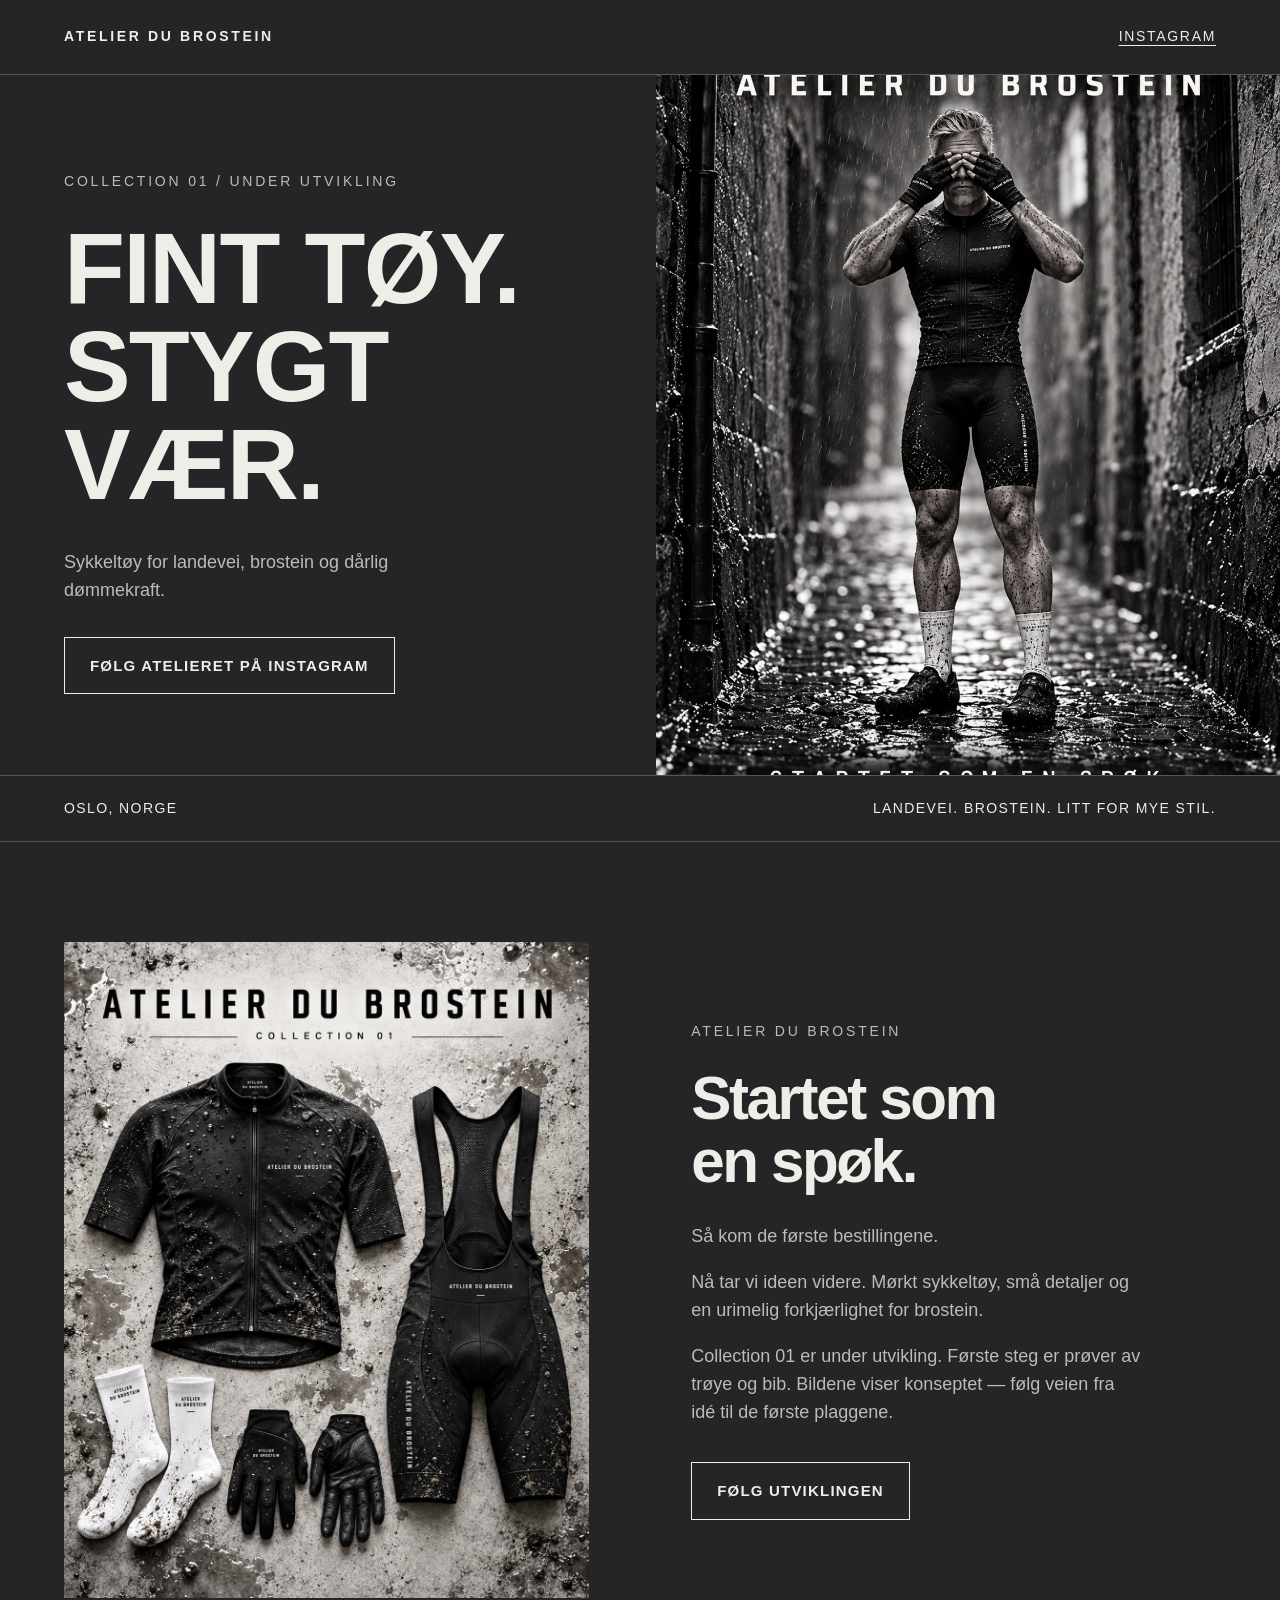
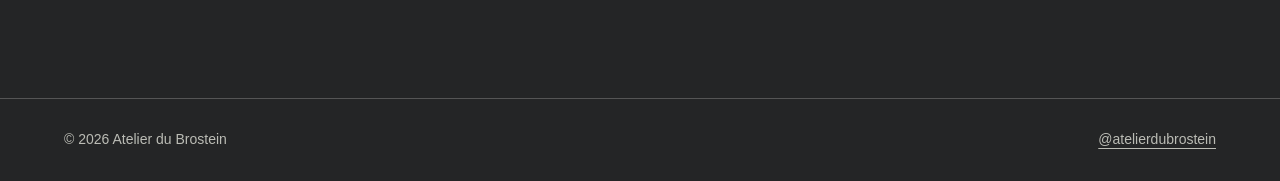
==== index.html @ b5bd1ab9 "First files My first webpage and gitignore" ====
<!doctype html>
<html lang="nb">
<head>
<meta charset="utf-8"><meta name="viewport" content="width=device-width,initial-scale=1">
<title>Atelier du Brostein — Fint tøy. Stygt vær.</title>
<meta name="description" content="Atelier du Brostein. Sykkeltøy for landevei, brostein og dårlig dømmekraft. Følg utviklingen av Collection 01.">
<meta name="theme-color" content="#242526"><link rel="canonical" href="https://atelierdubrostein.no/">
<link rel="icon" href="images/adb-logo.jpg">
<style>
:root{color-scheme:dark;--ink:#242526;--chalk:#eeede7;--muted:#bbbcb5}*{box-sizing:border-box}html{scroll-behavior:smooth}body{margin:0;background:var(--ink);color:var(--chalk);font-family:Arial,Helvetica,sans-serif;font-size:18px;line-height:1.55}a{color:inherit;text-underline-offset:.3em}a:focus-visible{outline:3px solid var(--chalk);outline-offset:6px}header{padding:26px 5vw;display:flex;align-items:center;justify-content:space-between;border-bottom:1px solid #555;gap:24px}.brand{font-size:14px;font-weight:800;letter-spacing:.19em;text-decoration:none}.social{font-size:14px;text-transform:uppercase;letter-spacing:.12em}.hero{min-height:700px;display:grid;grid-template-columns:1.05fr 1fr;max-width:1800px;margin:auto}.intro{padding:90px 6vw 75px 5vw;display:flex;flex-direction:column;justify-content:center}.eyebrow{font-size:14px;letter-spacing:.2em;text-transform:uppercase;margin:0 0 28px;color:var(--muted)}h1{font-family:Impact,'Arial Narrow',Arial,sans-serif;font-size:clamp(64px,7.8vw,132px);line-height:.98;text-transform:uppercase;font-weight:900;letter-spacing:-.018em;margin:0 0 35px}h1 span{display:block}.lead{max-width:420px;margin:0 0 32px;color:var(--muted)}.button{display:inline-flex;align-items:center;justify-content:center;padding:16px 25px;border:1px solid var(--chalk);text-decoration:none;font-size:15px;font-weight:700;letter-spacing:.08em;text-transform:uppercase;align-self:flex-start;transition:background .2s,color .2s}.button:hover{background:var(--chalk);color:var(--ink)}.hero-photo{position:relative;overflow:hidden;min-height:640px}.hero-photo img{height:100%;width:100%;position:absolute;object-fit:cover;object-position:50% 45%}.caption{margin:0;padding:22px 5vw;border-top:1px solid #555;border-bottom:1px solid #555;display:flex;justify-content:space-between;gap:20px;font-size:14px;letter-spacing:.1em;text-transform:uppercase}.collection{max-width:1350px;margin:auto;padding:100px 5vw;display:grid;grid-template-columns:1fr 1fr;gap:8vw;align-items:center}.collection img{width:100%;height:auto;display:block}h2{font-size:clamp(38px,4.7vw,68px);line-height:1.05;letter-spacing:-.04em;margin:0 0 30px}.story p{color:var(--muted);max-width:450px}.story .eyebrow{margin-bottom:24px}.story .button{margin-top:18px}footer{padding:30px 5vw;border-top:1px solid #555;display:flex;justify-content:space-between;gap:20px;font-size:14px;color:var(--muted)}@media(max-width:760px){header{padding:22px 6vw}.brand{font-size:12px;letter-spacing:.1em;max-width:190px}.social{font-size:12px}.hero{display:flex;flex-direction:column;min-height:0}.intro{padding:60px 6vw 55px}h1{font-size:clamp(62px,16vw,112px)}.hero-photo{min-height:0;aspect-ratio:4/5}.hero-photo img{object-fit:cover}.collection{padding:65px 6vw;grid-template-columns:1fr;gap:42px}.caption{padding:20px 6vw;flex-wrap:wrap;font-size:12px;gap:8px}.caption span{display:block}footer{padding:26px 6vw;flex-wrap:wrap}.lead{font-size:17px}}@media(prefers-reduced-motion:reduce){html{scroll-behavior:auto}*{transition:none!important}}
</style></head>
<body>
<header><a class="brand" href="#top" aria-label="Atelier du Brostein, til toppen">ATELIER DU BROSTEIN</a><a class="social" href="https://www.instagram.com/atelierdubrostein/">Instagram</a></header>
<main id="top"><section class="hero" aria-labelledby="headline"><div class="intro"><p class="eyebrow">Collection 01 / Under utvikling</p><h1 id="headline"><span>Fint tøy.</span><span>Stygt vær.</span></h1><p class="lead">Sykkeltøy for landevei, brostein og dårlig dømmekraft.</p><a class="button" href="https://www.instagram.com/atelierdubrostein/">Følg atelieret på Instagram</a></div><div class="hero-photo"><img src="images/adb-founder.jpg" alt="Gründeren i mørkt Atelier du Brostein-sykkeltøy, med hendene foran øynene i regnet." width="1122" height="1402" fetchpriority="high"></div></section>
<p class="caption"><span>Oslo, Norge</span><span>Landevei. Brostein. Litt for mye stil.</span></p>
<section class="collection" aria-labelledby="collection-title"><img src="images/adb-collection.jpg" alt="Collection 01: kullsort trøye og bib, hvite sokker og mørke hansker." width="1122" height="1402" loading="lazy"><div class="story"><p class="eyebrow">Atelier du Brostein</p><h2 id="collection-title">Startet som<br>en spøk.</h2><p>Så kom de første bestillingene.</p><p>Nå tar vi ideen videre. Mørkt sykkeltøy, små detaljer og en urimelig forkjærlighet for brostein.</p><p>Collection 01 er under utvikling. Første steg er prøver av trøye og bib. Bildene viser konseptet — følg veien fra idé til de første plaggene.</p><a class="button" href="https://www.instagram.com/atelierdubrostein/">Følg utviklingen</a></div></section></main>
<footer><span>© 2026 Atelier du Brostein</span><a href="https://www.instagram.com/atelierdubrostein/">@atelierdubrostein</a></footer>
</body></html>
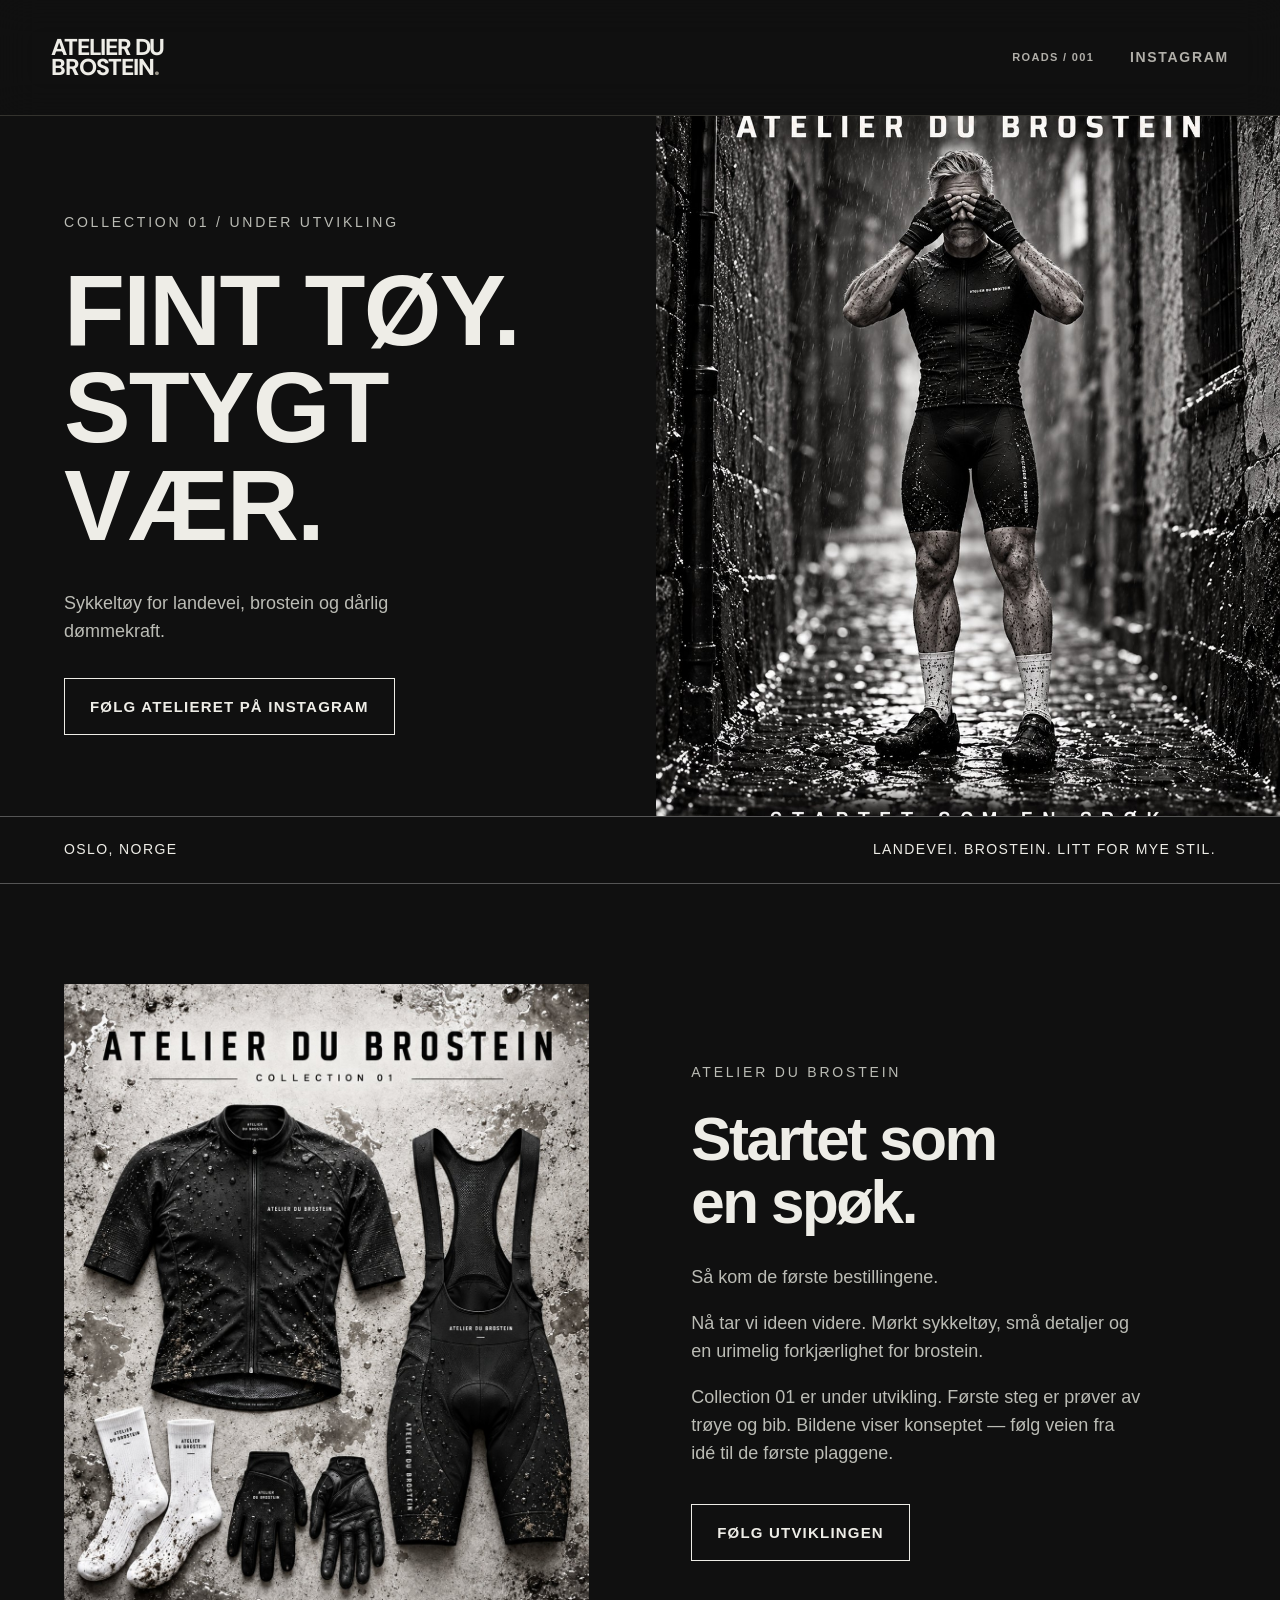
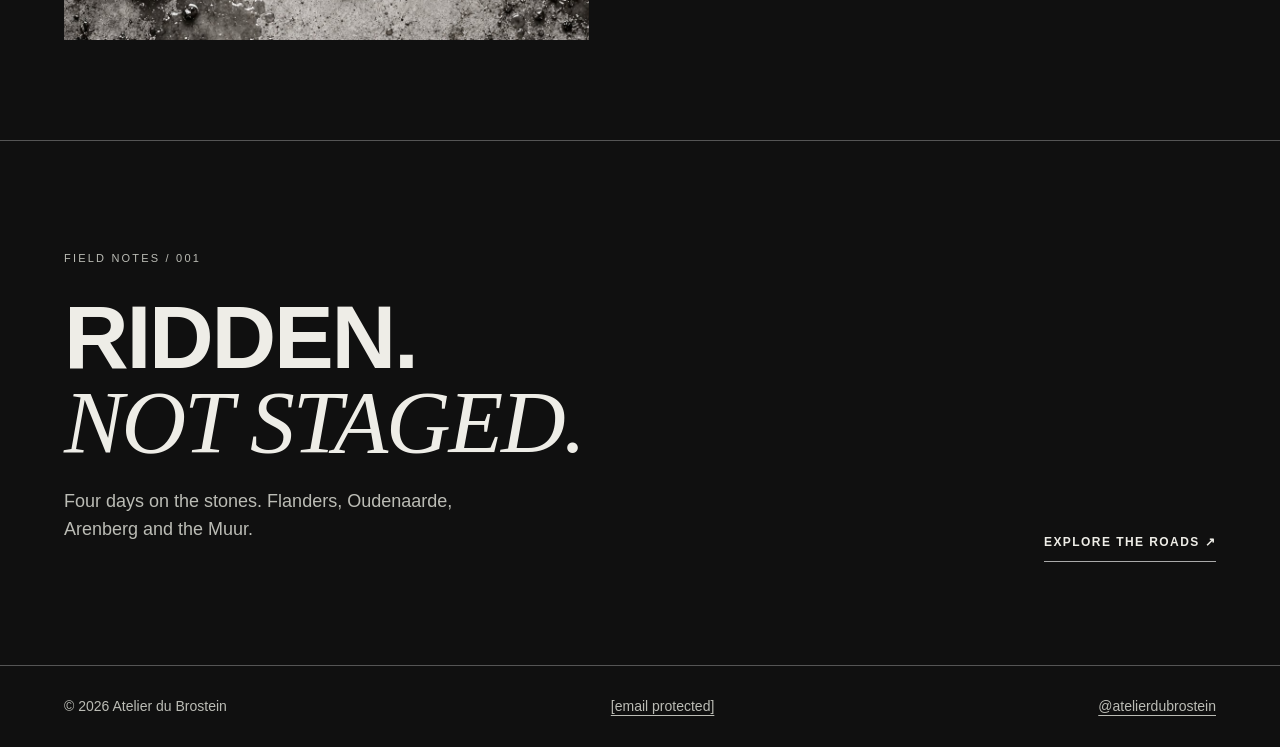
==== commit 610d4e6f: "Sub page ROADS 001" ====
--- a/index.html
+++ b/index.html
@@ -1,18 +1,891 @@
 <!doctype html>
 <html lang="nb">
+
 <head>
-<meta charset="utf-8"><meta name="viewport" content="width=device-width,initial-scale=1">
-<title>Atelier du Brostein — Fint tøy. Stygt vær.</title>
-<meta name="description" content="Atelier du Brostein. Sykkeltøy for landevei, brostein og dårlig dømmekraft. Følg utviklingen av Collection 01.">
-<meta name="theme-color" content="#242526"><link rel="canonical" href="https://atelierdubrostein.no/">
-<link rel="icon" href="images/adb-logo.jpg">
-<style>
-:root{color-scheme:dark;--ink:#242526;--chalk:#eeede7;--muted:#bbbcb5}*{box-sizing:border-box}html{scroll-behavior:smooth}body{margin:0;background:var(--ink);color:var(--chalk);font-family:Arial,Helvetica,sans-serif;font-size:18px;line-height:1.55}a{color:inherit;text-underline-offset:.3em}a:focus-visible{outline:3px solid var(--chalk);outline-offset:6px}header{padding:26px 5vw;display:flex;align-items:center;justify-content:space-between;border-bottom:1px solid #555;gap:24px}.brand{font-size:14px;font-weight:800;letter-spacing:.19em;text-decoration:none}.social{font-size:14px;text-transform:uppercase;letter-spacing:.12em}.hero{min-height:700px;display:grid;grid-template-columns:1.05fr 1fr;max-width:1800px;margin:auto}.intro{padding:90px 6vw 75px 5vw;display:flex;flex-direction:column;justify-content:center}.eyebrow{font-size:14px;letter-spacing:.2em;text-transform:uppercase;margin:0 0 28px;color:var(--muted)}h1{font-family:Impact,'Arial Narrow',Arial,sans-serif;font-size:clamp(64px,7.8vw,132px);line-height:.98;text-transform:uppercase;font-weight:900;letter-spacing:-.018em;margin:0 0 35px}h1 span{display:block}.lead{max-width:420px;margin:0 0 32px;color:var(--muted)}.button{display:inline-flex;align-items:center;justify-content:center;padding:16px 25px;border:1px solid var(--chalk);text-decoration:none;font-size:15px;font-weight:700;letter-spacing:.08em;text-transform:uppercase;align-self:flex-start;transition:background .2s,color .2s}.button:hover{background:var(--chalk);color:var(--ink)}.hero-photo{position:relative;overflow:hidden;min-height:640px}.hero-photo img{height:100%;width:100%;position:absolute;object-fit:cover;object-position:50% 45%}.caption{margin:0;padding:22px 5vw;border-top:1px solid #555;border-bottom:1px solid #555;display:flex;justify-content:space-between;gap:20px;font-size:14px;letter-spacing:.1em;text-transform:uppercase}.collection{max-width:1350px;margin:auto;padding:100px 5vw;display:grid;grid-template-columns:1fr 1fr;gap:8vw;align-items:center}.collection img{width:100%;height:auto;display:block}h2{font-size:clamp(38px,4.7vw,68px);line-height:1.05;letter-spacing:-.04em;margin:0 0 30px}.story p{color:var(--muted);max-width:450px}.story .eyebrow{margin-bottom:24px}.story .button{margin-top:18px}footer{padding:30px 5vw;border-top:1px solid #555;display:flex;justify-content:space-between;gap:20px;font-size:14px;color:var(--muted)}@media(max-width:760px){header{padding:22px 6vw}.brand{font-size:12px;letter-spacing:.1em;max-width:190px}.social{font-size:12px}.hero{display:flex;flex-direction:column;min-height:0}.intro{padding:60px 6vw 55px}h1{font-size:clamp(62px,16vw,112px)}.hero-photo{min-height:0;aspect-ratio:4/5}.hero-photo img{object-fit:cover}.collection{padding:65px 6vw;grid-template-columns:1fr;gap:42px}.caption{padding:20px 6vw;flex-wrap:wrap;font-size:12px;gap:8px}.caption span{display:block}footer{padding:26px 6vw;flex-wrap:wrap}.lead{font-size:17px}}@media(prefers-reduced-motion:reduce){html{scroll-behavior:auto}*{transition:none!important}}
-</style></head>
+  <meta charset="utf-8">
+  <meta name="viewport" content="width=device-width,initial-scale=1">
+  <title>Atelier du Brostein — Fint tøy. Stygt vær.</title>
+  <link rel="preconnect" href="https://fonts.googleapis.com">
+  <link rel="preconnect" href="https://fonts.gstatic.com" crossorigin>
+  <link href="https://fonts.googleapis.com/css2?family=DM+Sans:wght@400;500;600;700;800&display=swap" rel="stylesheet">
+  <meta name="description"
+    content="Atelier du Brostein er et norsk sykkelprosjekt for funksjonelle klær, tydelig identitet og lange dager i stygt vær." />
+  <meta name="robots" content="index, follow" />
+  <meta name="theme-color" content="#101010" />
+  <link rel="canonical" href="https://atelierdubrostein.no/" />
+  <link rel="alternate" type="text/markdown" href="https://atelierdubrostein.no/index.md"
+    title="Forsiden som Markdown" />
+  <link rel="describedby" href="https://atelierdubrostein.no/llms.txt" type="text/plain" />
+  <link rel="icon" href="/favicon.ico" sizes="any" />
+  <link rel="icon" href="/icon.svg" type="image/svg+xml" />
+  <link rel="apple-touch-icon" href="/apple-touch-icon.png" />
+  <link rel="manifest" href="/manifest.webmanifest" />
+  <meta name="google-site-verification" content="sOvyOFUujC_Fh-XKCqzGrV2uL27Ps29AXq8zm1P65k0" />
+  <meta property="og:type" content="website" />
+  <meta property="og:site_name" content="Atelier du Brostein" />
+  <meta property="og:title" content="Atelier du Brostein — Fint tøy. Stygt vær." />
+  <meta property="og:description"
+    content="Norsk sykkelprosjekt for funksjonelle klær, brostein, regn og lange dager på sykkelen." />
+  <meta property="og:url" content="https://atelierdubrostein.no/" />
+  <meta property="og:image" content="https://atelierdubrostein.no/og-image.jpg" />
+  <meta property="og:image:width" content="1200" />
+  <meta property="og:image:height" content="630" />
+  <meta property="og:image:type" content="image/jpeg" />
+  <meta property="og:image:alt" content="Atelier du Brostein — Fint tøy. Stygt vær." />
+  <meta property="og:locale" content="nb_NO" />
+  <meta name="twitter:card" content="summary_large_image" />
+  <meta name="twitter:title" content="Atelier du Brostein — Fint tøy. Stygt vær." />
+  <meta name="twitter:description"
+    content="Norsk sykkelprosjekt for funksjonelle klær, brostein, regn og lange dager på sykkelen." />
+  <meta name="twitter:image" content="https://atelierdubrostein.no/og-image.jpg" />
+  <meta name="twitter:image:alt" content="Atelier du Brostein — Fint tøy. Stygt vær." />
+  <script type="application/ld+json">
+    {
+
+      "@context": "https://schema.org",
+
+      "@graph": [
+
+        {
+
+          "@type": "Organization",
+
+          "@id": "https://atelierdubrostein.no/#organization",
+
+          "name": "Atelier du Brostein",
+
+          "alternateName": "ADB",
+
+          "email": "atelier@atelierdubrostein.no",
+
+          "url": "https://atelierdubrostein.no/",
+
+          "logo": {
+
+            "@type": "ImageObject",
+
+            "url": "https://atelierdubrostein.no/icon-512.png"
+
+          },
+
+          "sameAs": [
+
+            "https://www.instagram.com/atelierdubrostein"
+
+          ]
+
+        },
+
+        {
+
+          "@type": "WebSite",
+
+          "@id": "https://atelierdubrostein.no/#website",
+
+          "url": "https://atelierdubrostein.no/",
+
+          "name": "Atelier du Brostein",
+
+          "alternateName": "ADB",
+
+          "publisher": {
+
+            "@id": "https://atelierdubrostein.no/#organization"
+
+          },
+
+          "inLanguage": "nb-NO"
+
+        }
+
+      ]
+
+    }
+  </script>
+  <style>
+    :root {
+      color-scheme: dark;
+      --ink: #101010;
+      --chalk: #eeede7;
+      --muted: #bbbcb5
+    }
+
+    * {
+      box-sizing: border-box
+    }
+
+    html {
+      scroll-behavior: smooth
+    }
+
+    body {
+
+      margin: 0;
+
+      background: var(--ink);
+
+      color: var(--chalk);
+
+      font-family: Arial, Helvetica, sans-serif;
+
+      font-size: 18px;
+
+      line-height: 1.55
+    }
+
+
+
+    a {
+
+      color: inherit;
+
+      text-underline-offset: .3em
+    }
+
+
+
+    a:focus-visible {
+
+      outline: 3px solid var(--chalk);
+
+      outline-offset: 6px
+    }
+
+
+
+    header {
+
+      padding: 26px 5vw;
+
+      display: flex;
+
+      align-items: center;
+
+      justify-content: space-between;
+
+      border-bottom: 1px solid #555;
+
+      gap: 24px
+    }
+
+
+
+    .brand {
+
+      font-size: 14px;
+
+      font-weight: 800;
+
+      letter-spacing: .19em;
+
+      text-decoration: none
+    }
+
+
+
+    .social {
+
+      font-size: 14px;
+
+      text-transform: uppercase;
+
+      letter-spacing: .12em
+    }
+
+
+
+    .hero {
+
+      min-height: 700px;
+
+      display: grid;
+
+      grid-template-columns: 1.05fr 1fr;
+
+      max-width: 1800px;
+
+      margin: auto
+    }
+
+
+
+    .intro {
+
+      padding: 90px 6vw 75px 5vw;
+
+      display: flex;
+
+      flex-direction: column;
+
+      justify-content: center
+    }
+
+
+
+    .eyebrow {
+
+      font-size: 14px;
+
+      letter-spacing: .2em;
+
+      text-transform: uppercase;
+
+      margin: 0 0 28px;
+
+      color: var(--muted)
+    }
+
+
+
+    h1 {
+
+      font-family: Impact, 'Arial Narrow', Arial, sans-serif;
+
+      font-size: clamp(64px, 7.8vw, 132px);
+
+      line-height: .98;
+
+      text-transform: uppercase;
+
+      font-weight: 900;
+
+      letter-spacing: -.018em;
+
+      margin: 0 0 35px
+    }
+
+
+
+    h1 span {
+
+      display: block
+    }
+
+
+
+    .lead {
+
+      max-width: 420px;
+
+      margin: 0 0 32px;
+
+      color: var(--muted)
+    }
+
+
+
+    .button {
+
+      display: inline-flex;
+
+      align-items: center;
+
+      justify-content: center;
+
+      padding: 16px 25px;
+
+      border: 1px solid var(--chalk);
+
+      text-decoration: none;
+
+      font-size: 15px;
+
+      font-weight: 700;
+
+      letter-spacing: .08em;
+
+      text-transform: uppercase;
+
+      align-self: flex-start;
+
+      transition: background .2s, color .2s
+    }
+
+
+
+    .button:hover {
+
+      background: var(--chalk);
+
+      color: var(--ink)
+    }
+
+
+
+    .hero-photo {
+
+      position: relative;
+
+      overflow: hidden;
+
+      min-height: 640px
+    }
+
+
+
+    .hero-photo img {
+
+      height: 100%;
+
+      width: 100%;
+
+      position: absolute;
+
+      object-fit: cover;
+
+      object-position: 50% 45%
+    }
+
+
+
+    .caption {
+
+      margin: 0;
+
+      padding: 22px 5vw;
+
+      border-top: 1px solid #555;
+
+      border-bottom: 1px solid #555;
+
+      display: flex;
+
+      justify-content: space-between;
+
+      gap: 20px;
+
+      font-size: 14px;
+
+      letter-spacing: .1em;
+
+      text-transform: uppercase
+    }
+
+
+
+    .collection {
+
+      max-width: 1350px;
+
+      margin: auto;
+
+      padding: 100px 5vw;
+
+      display: grid;
+
+      grid-template-columns: 1fr 1fr;
+
+      gap: 8vw;
+
+      align-items: center
+    }
+
+
+
+    .collection img {
+
+      width: 100%;
+
+      height: auto;
+
+      display: block
+    }
+
+
+
+    h2 {
+
+      font-size: clamp(38px, 4.7vw, 68px);
+
+      line-height: 1.05;
+
+      letter-spacing: -.04em;
+
+      margin: 0 0 30px
+    }
+
+
+
+    .story p {
+
+      color: var(--muted);
+
+      max-width: 450px
+    }
+
+
+
+    .story .eyebrow {
+
+      margin-bottom: 24px
+    }
+
+
+
+    .story .button {
+
+      margin-top: 18px
+    }
+
+
+
+    footer {
+
+      padding: 30px 5vw;
+
+      border-top: 1px solid #555;
+
+      display: flex;
+
+      justify-content: space-between;
+
+      gap: 20px;
+
+      font-size: 14px;
+
+      color: var(--muted)
+    }
+
+
+
+    header .social,
+
+    footer a {
+
+      text-decoration-line: underline;
+
+      text-decoration-thickness: 1px;
+
+      text-decoration-color: var(--muted);
+
+      transition: color .2s ease, text-decoration-color .2s ease
+    }
+
+
+
+    header .social:hover,
+
+    header .social:focus-visible,
+
+    footer a:hover,
+
+    footer a:focus-visible {
+
+      color: var(--chalk);
+
+      text-decoration-color: currentColor
+    }
+
+
+
+    @media(max-width:760px) {
+
+      header {
+
+        padding: 22px 6vw
+      }
+
+
+
+      .brand {
+
+        font-size: 12px;
+
+        letter-spacing: .1em;
+
+        max-width: 190px
+      }
+
+
+
+      .social {
+
+        font-size: 12px
+      }
+
+
+
+      .hero {
+
+        display: flex;
+
+        flex-direction: column;
+
+        min-height: 0
+      }
+
+
+
+      .intro {
+
+        padding: 60px 6vw 55px
+      }
+
+
+
+      h1 {
+
+        font-size: clamp(62px, 16vw, 112px)
+      }
+
+
+
+      .hero-photo {
+
+        min-height: 0;
+
+        aspect-ratio: 4/5
+      }
+
+
+
+      .hero-photo img {
+
+        object-fit: cover
+      }
+
+
+
+      .collection {
+
+        padding: 65px 6vw;
+
+        grid-template-columns: 1fr;
+
+        gap: 42px
+      }
+
+
+
+      .caption {
+
+        padding: 20px 6vw;
+
+        flex-wrap: wrap;
+
+        font-size: 12px;
+
+        gap: 8px
+      }
+
+
+
+      .caption span {
+
+        display: block
+      }
+
+
+
+      footer {
+
+        padding: 26px 6vw;
+
+        flex-wrap: wrap
+      }
+
+
+
+      .lead {
+
+        font-size: 17px
+      }
+
+    }
+
+
+
+    @media(prefers-reduced-motion:reduce) {
+
+      html {
+
+        scroll-behavior: auto
+      }
+
+
+
+      * {
+
+        transition: none !important
+      }
+
+    }
+
+
+    /* Shared brand identity and cross-document page transitions — v1.0 */
+    @view-transition {
+      navigation: auto;
+    }
+
+    /* Let the persistent wordmark remain anchored while the editorial pages exchange. */
+    .brand,
+    .wordmark {
+      view-transition-name: adb-wordmark;
+    }
+
+    ::view-transition-old(root) {
+      animation: .30s cubic-bezier(.4, 0, .7, 1) both adb-out;
+    }
+
+    ::view-transition-new(root) {
+      animation: .48s cubic-bezier(.16, 1, .3, 1) both adb-in;
+    }
+
+    @keyframes adb-out {
+      to {
+        opacity: 0;
+        transform: translateY(-10px);
+      }
+    }
+
+    @keyframes adb-in {
+      from {
+        opacity: 0;
+        transform: translateY(12px);
+      }
+    }
+
+    ::view-transition-old(adb-wordmark),
+    ::view-transition-new(adb-wordmark) {
+      animation-duration: .44s;
+    }
+
+    @media (prefers-reduced-motion: reduce) {
+      @view-transition {
+        navigation: none;
+      }
+    }
+
+    /* Home/ROADS family: keep home layout, align only the site furniture. */
+    .site-header {
+      position: sticky;
+      top: 0;
+      z-index: 30;
+      min-height: 116px;
+      padding: 28px 4vw;
+      background: rgb(16 16 16 / .94);
+      backdrop-filter: blur(18px);
+      -webkit-backdrop-filter: blur(18px);
+      border-color: #34332e;
+      transition: min-height .34s cubic-bezier(.2, .75, .2, 1), padding .34s cubic-bezier(.2, .75, .2, 1);
+    }
+
+    .site-header .brand {
+      font: 800 23px/.84 'DM Sans', Arial, Helvetica, sans-serif;
+      letter-spacing: -1.2px;
+      flex-shrink: 0;
+      transition: font-size .34s cubic-bezier(.2, .75, .2, 1);
+    }
+
+    .brand-period {
+      color: #99958a
+    }
+
+    .site-nav {
+      display: flex;
+      align-items: center;
+      gap: clamp(18px, 2.8vw, 36px);
+      font-size: 11px;
+      font-weight: 700;
+      letter-spacing: .12em;
+      color: #b1afa9
+    }
+
+    .site-nav a {
+      text-decoration: none;
+      transition: color .2s
+    }
+
+    .site-nav a:hover {
+      color: #eeede7
+    }
+
+    .site-header.is-compact {
+      min-height: 62px;
+      padding-block: 10px
+    }
+
+    .site-header.is-compact .brand {
+      font-size: 16px
+    }
+
+    .roads-invite {
+      border-top: 1px solid #555;
+      max-width: 1350px;
+      margin: auto;
+      padding: clamp(65px, 8vw, 120px) 5vw;
+      display: flex;
+      align-items: end;
+      justify-content: space-between;
+      gap: 45px
+    }
+
+    .roads-kicker {
+      font-size: 11px;
+      letter-spacing: .2em;
+      color: #bbbcb5
+    }
+
+    .roads-invite h2 {
+      margin: 24px 0;
+      font: 900 clamp(52px, 7vw, 110px)/.94 Impact, 'Arial Narrow', Arial, sans-serif;
+      letter-spacing: -.025em
+    }
+
+    .roads-invite h2 i {
+      font-weight: 400;
+      font-family: Georgia, serif
+    }
+
+    .roads-invite p {
+      max-width: 420px;
+      color: #bbbcb5
+    }
+
+    .roads-link {
+      white-space: nowrap;
+      font-size: 12px;
+      letter-spacing: .12em;
+      font-weight: 700;
+      border-bottom: 1px solid #aaa;
+      padding-bottom: 10px;
+      text-decoration: none
+    }
+
+    @media(max-width:760px) {
+      .site-header {
+        min-height: 118px;
+        padding: 18px 6vw 13px;
+        display: block
+      }
+
+      .site-header .brand {
+        display: inline-block;
+        font-size: 23px
+      }
+
+      .site-nav {
+        margin-top: 12px;
+        font-size: 10px
+      }
+
+      .site-header.is-compact {
+        min-height: 79px;
+        padding: 9px 6vw 7px
+      }
+
+      .site-header.is-compact .brand {
+        font-size: 15px
+      }
+
+      .site-header.is-compact .site-nav {
+        margin-top: 6px;
+        font-size: 9px
+      }
+
+      .roads-invite {
+        display: block
+      }
+
+      .roads-link {
+        display: inline-block;
+        margin-top: 28px
+      }
+    }
+
+    @media(prefers-reduced-motion:reduce) {
+
+      .site-header,
+      .site-header .brand {
+        transition: none
+      }
+    }
+  </style><!-- Google tag (gtag.js) -->
+  <script async src="https://www.googletagmanager.com/gtag/js?id=G-H5M2D723YM"></script>
+  <script>
+    window.dataLayer = window.dataLayer || [];
+    function gtag() { dataLayer.push(arguments); }
+    gtag('js', new Date());
+    gtag('config', 'G-H5M2D723YM');
+  </script>
+</head>
+
 <body>
-<header><a class="brand" href="#top" aria-label="Atelier du Brostein, til toppen">ATELIER DU BROSTEIN</a><a class="social" href="https://www.instagram.com/atelierdubrostein/">Instagram</a></header>
-<main id="top"><section class="hero" aria-labelledby="headline"><div class="intro"><p class="eyebrow">Collection 01 / Under utvikling</p><h1 id="headline"><span>Fint tøy.</span><span>Stygt vær.</span></h1><p class="lead">Sykkeltøy for landevei, brostein og dårlig dømmekraft.</p><a class="button" href="https://www.instagram.com/atelierdubrostein/">Følg atelieret på Instagram</a></div><div class="hero-photo"><img src="images/adb-founder.jpg" alt="Gründeren i mørkt Atelier du Brostein-sykkeltøy, med hendene foran øynene i regnet." width="1122" height="1402" fetchpriority="high"></div></section>
-<p class="caption"><span>Oslo, Norge</span><span>Landevei. Brostein. Litt for mye stil.</span></p>
-<section class="collection" aria-labelledby="collection-title"><img src="images/adb-collection.jpg" alt="Collection 01: kullsort trøye og bib, hvite sokker og mørke hansker." width="1122" height="1402" loading="lazy"><div class="story"><p class="eyebrow">Atelier du Brostein</p><h2 id="collection-title">Startet som<br>en spøk.</h2><p>Så kom de første bestillingene.</p><p>Nå tar vi ideen videre. Mørkt sykkeltøy, små detaljer og en urimelig forkjærlighet for brostein.</p><p>Collection 01 er under utvikling. Første steg er prøver av trøye og bib. Bildene viser konseptet — følg veien fra idé til de første plaggene.</p><a class="button" href="https://www.instagram.com/atelierdubrostein/">Følg utviklingen</a></div></section></main>
-<footer><span>© 2026 Atelier du Brostein</span><a href="https://www.instagram.com/atelierdubrostein/">@atelierdubrostein</a></footer>
-</body></html>+  <header class="site-header" aria-label="Site header">
+    <a class="brand" href="/" aria-label="Atelier du Brostein, forsiden">ATELIER DU<br>BROSTEIN<span
+        class="brand-period">.</span></a>
+    <nav class="site-nav" aria-label="Main navigation"><a href="/roads/">ROADS / 001</a><a class="social"
+        href="https://www.instagram.com/atelierdubrostein/">INSTAGRAM</a></nav>
+  </header>
+  <main id="top">
+    <section class="hero" aria-labelledby="headline">
+      <div class="intro">
+        <p class="eyebrow">Collection 01 / Under utvikling</p>
+        <h1 id="headline"><span>Fint tøy.</span><span>Stygt vær.</span></h1>
+        <p class="lead">Sykkeltøy for landevei, brostein og dårlig dømmekraft.</p><a class="button"
+          href="https://www.instagram.com/atelierdubrostein/">Følg atelieret på Instagram</a>
+
+      </div>
+      <div class="hero-photo"><img src="images/adb-founder.jpg"
+          alt="Gründeren i mørkt Atelier du Brostein-sykkeltøy, med hendene foran øynene i regnet." width="1122"
+          height="1402" fetchpriority="high"></div>
+
+    </section>
+
+    <p class="caption"><span>Oslo, Norge</span><span>Landevei. Brostein. Litt for mye stil.</span></p>
+
+    <section class="collection" aria-labelledby="collection-title"><img src="images/adb-collection.jpg"
+        alt="Collection 01: kullsort trøye og bib, hvite sokker og mørke hansker." width="1122" height="1402"
+        loading="lazy">
+
+      <div class="story">
+
+        <p class="eyebrow">Atelier du Brostein</p>
+
+        <h2 id="collection-title">Startet som<br>en spøk.</h2>
+
+        <p>Så kom de første bestillingene.</p>
+
+        <p>Nå tar vi ideen videre. Mørkt sykkeltøy, små detaljer og en urimelig forkjærlighet for brostein.</p>
+
+        <p>Collection 01 er under utvikling. Første steg er prøver av trøye og bib. Bildene viser konseptet — følg veien
+
+          fra idé til de første plaggene.</p><a class="button" href="https://www.instagram.com/atelierdubrostein/">Følg
+
+          utviklingen</a>
+
+      </div>
+
+    </section>
+
+    <aside class="roads-invite" aria-label="Field notes">
+      <div><span class="roads-kicker">FIELD NOTES / 001</span>
+        <h2>RIDDEN.<br><i>NOT STAGED.</i></h2>
+        <p>Four days on the stones. Flanders, Oudenaarde, Arenberg and the Muur.</p>
+      </div>
+      <a class="roads-link" href="/roads/">EXPLORE THE ROADS <span aria-hidden="true">↗</span></a>
+    </aside>
+  </main>
+
+  <footer><span>© 2026 Atelier du Brostein</span><a
+      href="/cdn-cgi/l/email-protection#b2d3c6d7dedbd7c0f2d3c6d7dedbd7c0d6c7d0c0ddc1c6d7dbdc9cdcdd"><span
+        class="__cf_email__"
+        data-cfemail="b4d5c0d1d8ddd1c6f4d5c0d1d8ddd1c6d0c1d6c6dbc7c0d1ddda9adadb">[email protected]</span></a><a
+      href="https://www.instagram.com/atelierdubrostein/">@atelierdubrostein</a></footer>
+
+  <script data-cfasync="false" src="/cdn-cgi/scripts/5c5dd728/cloudflare-static/email-decode.min.js"></script>
+
+
+  <script>
+    (() => {
+      const masthead = document.querySelector('.site-header');
+      let scheduled = false;
+      const update = () => { masthead.classList.toggle('is-compact', scrollY > 64); scheduled = false; };
+      addEventListener('scroll', () => { if (!scheduled) { scheduled = true; requestAnimationFrame(update); } }, { passive: true });
+      addEventListener('pageshow', update);
+      update();
+    })();
+  </script>
+</body>
+
+</html>
